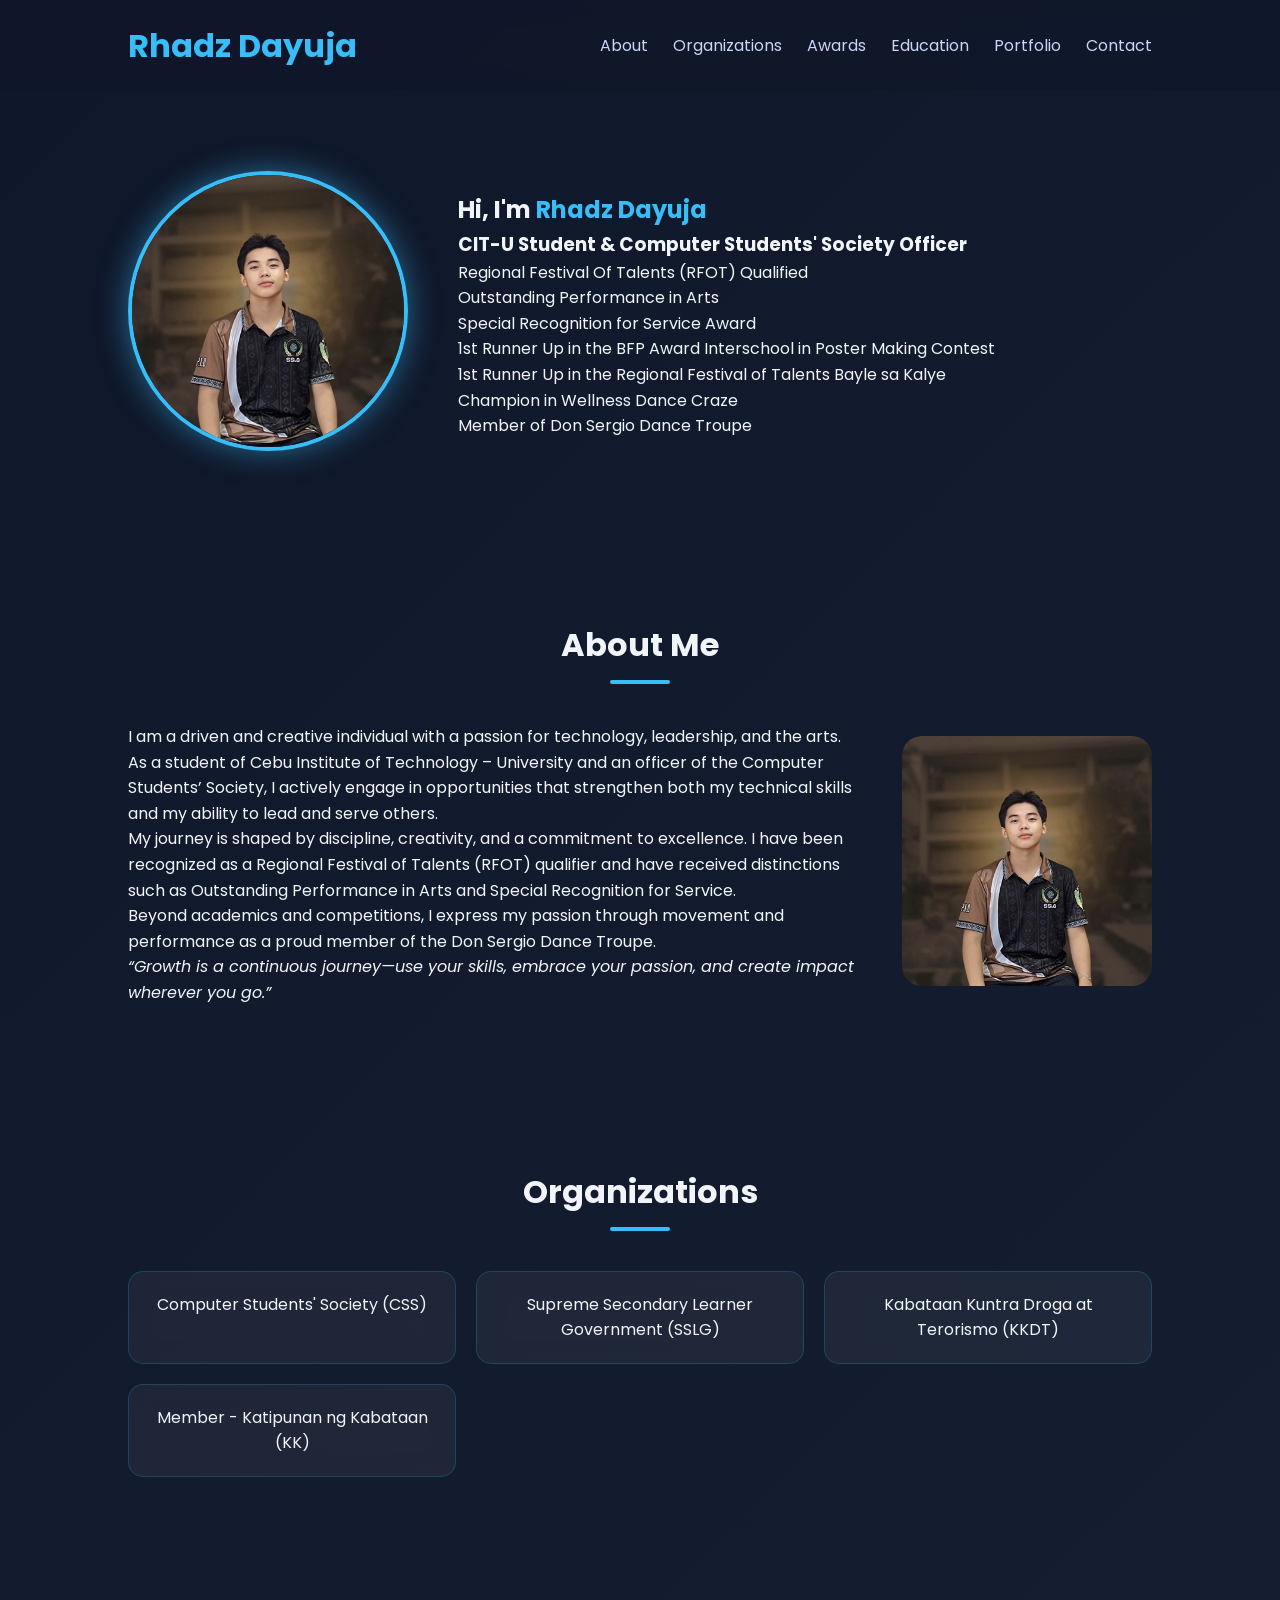
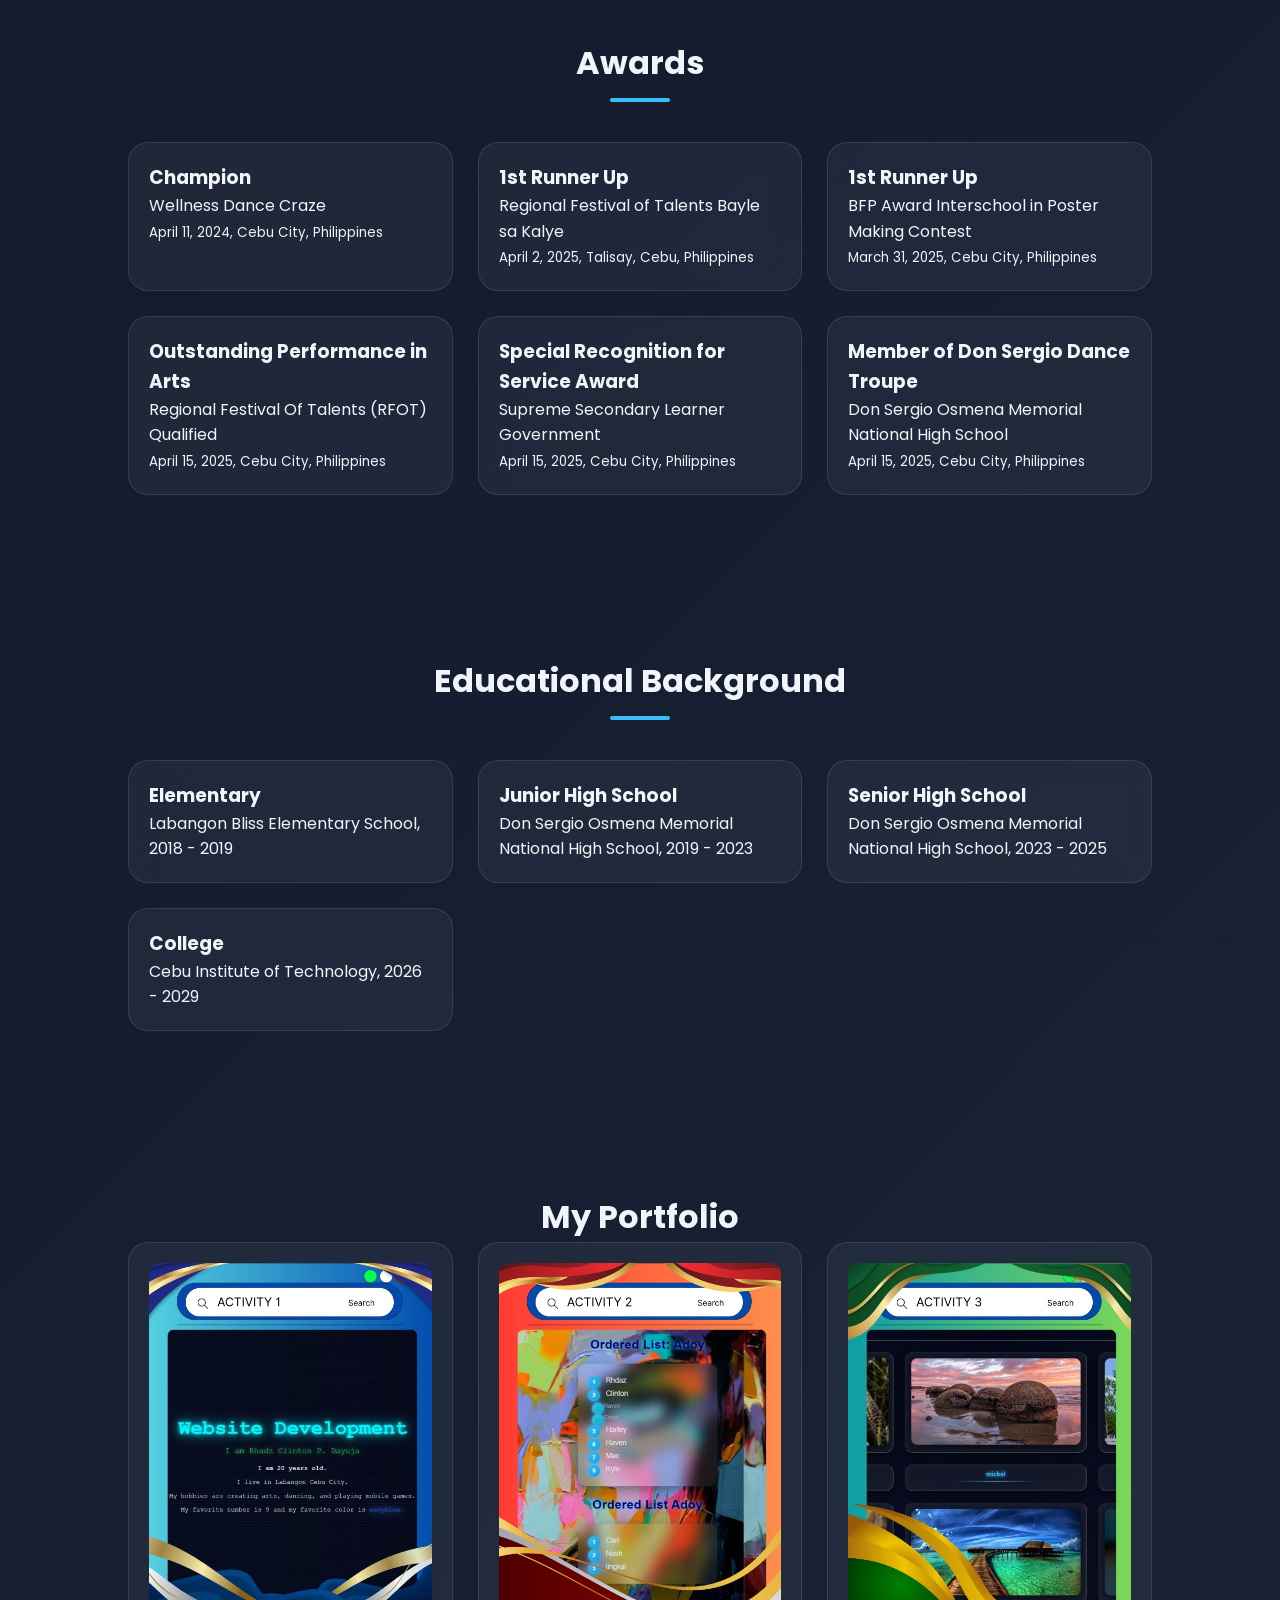
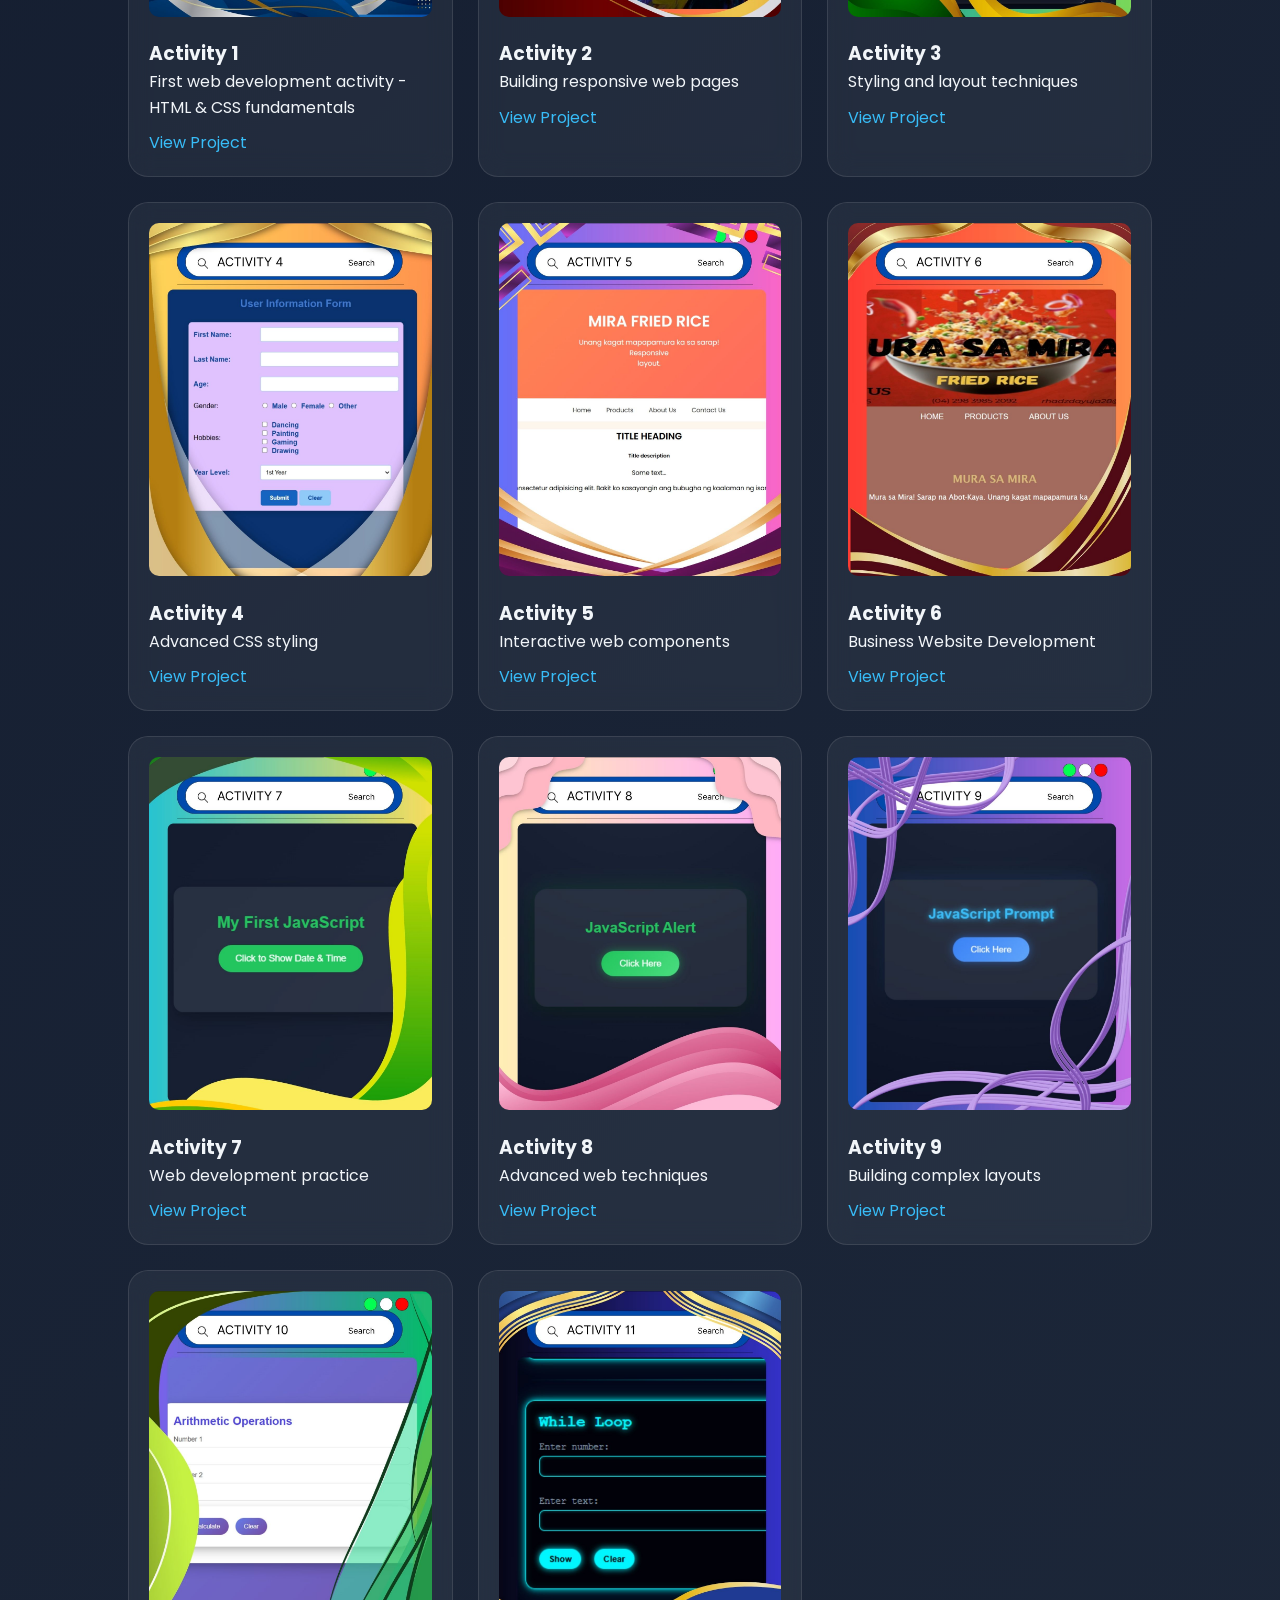
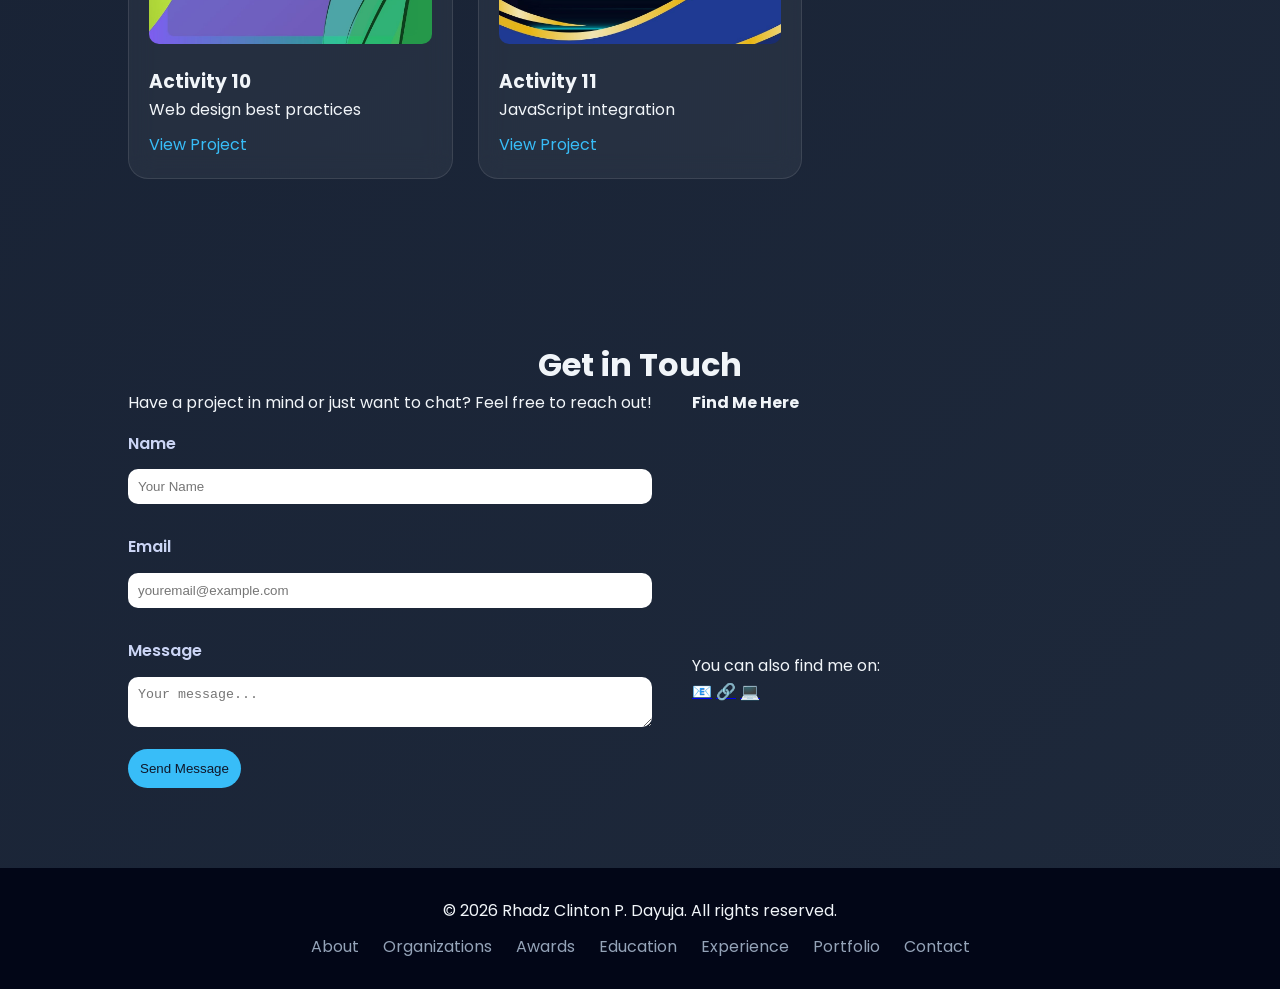
==== index.html @ 4d60c6f0 "Rename portfolio.html to index.html as main landing page" ====
<!DOCTYPE html>
<html lang="en">
<head>
  <meta charset="UTF-8">
  <title>Portfolio</title>
  <!-- FONT -->
  <link href="https://fonts.googleapis.com/css2?family=Poppins:wght@300;400;600;700&display=swap" rel="stylesheet">
  <style>
    /* RESET */
    * {
      margin: 0;
      padding: 0;
      box-sizing: border-box;
    }

    /* BODY */
    body {
      font-family: 'Poppins', sans-serif;
      background: linear-gradient(135deg, #0f172a, #1e293b);
      color: #f1f5f9;
      line-height: 1.6;
    }

    /* GLOBAL */
    section {
      padding: 80px 10%;
    }

    h2 {
      font-size: 2rem;
      text-align: center;
    }

    .underline {
      width: 60px;
      height: 4px;
      background: #38bdf8;
      margin: 10px auto 40px;
      border-radius: 10px;
    }

    /* NAVBAR */
    .navbar {
      position: sticky;
      top: 0;
      background: rgba(15, 23, 42, 0.8);
      backdrop-filter: blur(10px);
      display: flex;
      justify-content: space-between;
      align-items: center;
      padding: 20px 10%;
      z-index: 1000;
    }

    .logo {
      font-weight: 700;
      color: #38bdf8;
    }

    .nav-links {
      list-style: none;
      display: flex;
      gap: 25px;
    }

    .nav-links a {
      text-decoration: none;
      color: #cbd5f5;
      transition: 0.3s;
    }

    .nav-links a:hover {
      color: #38bdf8;
    }

    /* HERO */
    .hero .container {
      display: flex;
      align-items: center;
      gap: 50px;
    }

    .hero img {
      width: 280px;
      border-radius: 50%;
      border: 4px solid #38bdf8;
      box-shadow: 0 0 30px rgba(56,189,248,0.5);
    }

    .hero h1 span {
      color: #38bdf8;
    }

    .hero button {
      margin-top: 20px;
      padding: 12px 25px;
      border: none;
      background: #38bdf8;
      color: #0f172a;
      font-weight: bold;
      border-radius: 25px;
      cursor: pointer;
      transition: 0.3s;
    }

    .hero button:hover {
      transform: scale(1.05);
      background: #0ea5e9;
    }

    /* ABOUT */
    .about-container {
      display: flex;
      gap: 40px;
      align-items: center;
    }

    .about-image img {
      width: 250px;
      border-radius: 20px;
    }

    /* CARDS (GLASS EFFECT) */
    .award-card,
    .edu-card,
    .project-card {
      background: rgba(255,255,255,0.05);
      border-radius: 20px;
      padding: 20px;
      backdrop-filter: blur(12px);
      border: 1px solid rgba(255,255,255,0.1);
      transition: 0.3s;
    }

    .award-card:hover,
    .edu-card:hover,
    .project-card:hover {
      transform: translateY(-10px);
      box-shadow: 0 10px 30px rgba(56,189,248,0.2);
    }

    /* GRID SYSTEM */
    .awards-container,
    .education-container,
    .portfolio-container {
      display: grid;
      grid-template-columns: repeat(auto-fit, minmax(250px, 1fr));
      gap: 25px;
    }

    /* PROJECT */
    .project-card img {
      width: 100%;
      border-radius: 10px;
    }

    .project-content {
      margin-top: 15px;
    }

    .project-content a {
      display: inline-block;
      margin-top: 10px;
      color: #38bdf8;
      text-decoration: none;
    }

    /* CONTACT */
    .contact-container {
      display: flex;
      gap: 40px;
    }

    .contact-form input,
    .contact-form textarea {
      width: 100%;
      padding: 10px;
      margin: 8px 0 15px;
      border-radius: 10px;
      border: none;
      outline: none;
    }

    .contact-form button {
      padding: 12px;
      border: none;
      background: #38bdf8;
      color: #0f172a;
      border-radius: 20px;
      cursor: pointer;
    }

    .contact-info iframe {
      width: 100%;
      height: 200px;
      border-radius: 10px;
      margin: 15px 0;
    }

    /* FOOTER */
    footer {
      text-align: center;
      padding: 30px;
      background: #020617;
    }

    .footer-links {
      margin-top: 10px;
    }

    .footer-links a {
      margin: 0 10px;
      color: #94a3b8;
      text-decoration: none;
    }

    .footer-links a:hover {
      color: #38bdf8;
    }

    /* ORGANIZATIONS */
    .organizations ul {
      list-style: none;
      display: grid;
      grid-template-columns: repeat(auto-fit, minmax(250px, 1fr));
      gap: 20px;
    }

    .organizations li {
      background: rgba(255,255,255,0.05);
      border-radius: 15px;
      padding: 20px;
      backdrop-filter: blur(12px);
      border: 1px solid rgba(56,189,248,0.2);
      transition: 0.3s;
      text-align: center;
    }

    .organizations li:hover {
      transform: translateY(-5px);
      box-shadow: 0 10px 25px rgba(56,189,248,0.2);
      border-color: #38bdf8;
    }

    /* FORM LABELS */
    .contact-form label {
      display: block;
      margin-top: 15px;
      margin-bottom: 5px;
      font-weight: 600;
      color: #cbd5f5;
    }

    /* RESPONSIVE */
    @media(max-width: 900px) {
      .hero .container,
      .about-container,
      .contact-container {
        flex-direction: column;
        text-align: center;
      }

      .nav-links {
        display: none;
      }

      .organizations ul {
        grid-template-columns: 1fr;
      }
    }
  </style>
</head>
<body>

<!-- NAVBAR -->
<header class="navbar">
  <h2 class="logo">Rhadz Dayuja</h2>
  <nav>
    <ul class="nav-links">
      <li><a href="#about">About</a></li>
      <li><a href="#organizations">Organizations</a></li>
      <li><a href="#awards">Awards</a></li>
      <li><a href="#education">Education</a></li>
      <li><a href="#portfolio">Portfolio</a></li>
      <li><a href="#contact">Contact</a></li>
    </ul>
  </nav>
</header>

<!-- HERO -->
<section class="hero">
  <div class="container">

    <div class="left">
      <img src="image/rhadz.jpg" alt="profile">
    </div>

    <div class="right">
      <h1>Hi, I'm <span>Rhadz Dayuja</span></h1>
      <h3>CIT-U Student & Computer Students' Society Officer</h3>

      <div class="info">
        <p>Regional Festival Of Talents (RFOT) Qualified</p>
        <p>Outstanding Performance in Arts</p>
        <p>Special Recognition for Service Award</p>
        <p>1st Runner Up in the BFP Award Interschool in Poster Making Contest</p>
        <p>1st Runner Up in the Regional Festival of Talents Bayle sa Kalye</p>
        <p>Champion in Wellness Dance Craze</p>
        <p>Member of Don Sergio Dance Troupe</p>
      </div>
    </div>

  </div>
</section>

<!-- ABOUT -->
<section id="about" class="about">
  <h2>About Me</h2>
  <div class="underline"></div>

  <div class="about-container">

    <div class="about-text">
      <p>
        I am a driven and creative individual with a passion for technology, leadership, and the arts. As a student of Cebu Institute of Technology – University and an officer of the Computer Students’ Society, 
        I actively engage in opportunities that strengthen both my technical skills and my ability to lead and serve others.
      </p>

      <p>
        My journey is shaped by discipline, creativity, and a commitment to excellence. I have been recognized as a 
        Regional Festival of Talents (RFOT) qualifier and have received distinctions such as Outstanding Performance in Arts and Special Recognition for Service.
      </p>

      <p>Beyond academics and competitions, I express my passion through movement and performance as a proud member of the Don Sergio Dance Troupe.</p>

      <p class="quote">
        <em>“Growth is a continuous journey—use your skills, embrace your passion, and create impact wherever you go.”</em>
      </p>
    </div>

    <div class="about-image">
      <img src="image/rhadz.jpg" alt="profile">
    </div>

  </div>
</section>





<!-- ORGANIZATIONS -->
<section id="organizations" class="organizations">
  <h2>Organizations</h2>
  <div class="underline"></div>

  <ul>
    <li>Computer Students' Society (CSS)</li>
    <li>Supreme Secondary Learner Government (SSLG)</li>
    <li>Kabataan Kuntra Droga at Terorismo (KKDT)</li>
    <li>Member - Katipunan ng Kabataan (KK)</li>
  </ul>
</section>

    


<!-- AWARDS -->
<section id="awards" class="awards">
  <h2>Awards</h2>
  <div class="underline"></div>

  <div class="awards-container">

    <div class="award-card">
      <h3>Champion</h3>
      <p>Wellness Dance Craze</p>
      <small>April 11, 2024, Cebu City, Philippines</small>
    </div>

    <div class="award-card">
      <h3>1st Runner Up</h3>
      <p>Regional Festival of Talents Bayle sa Kalye</p>
      <small>April 2, 2025, Talisay, Cebu, Philippines</small>
    </div>

    <div class="award-card">
      <h3>1st Runner Up</h3>
      <p>
        BFP Award Interschool in Poster Making Contest
      </p>
      <small>March 31, 2025, Cebu City, Philippines</small>
    </div>


    <div class="award-card">
      <h3>Outstanding Performance in Arts</h3>
      <p>
        Regional Festival Of Talents (RFOT) Qualified
      </p>
      <small>April 15, 2025, Cebu City, Philippines</small>
    </div>

    <div class="award-card">
      <h3>Special Recognition for Service Award</h3>
      <p>Supreme Secondary Learner Government</p>
      <small>April 15, 2025, Cebu City, Philippines</small>
    </div>

    <div class="award-card">
      <h3>Member of Don Sergio Dance Troupe</h3>
      <p>Don Sergio Osmena Memorial National High School</p>
      <small>April 15, 2025, Cebu City, Philippines</small>
    </div>
  </div>
</section>




<!-- EDUCATION -->
<section id="education" class="education">
  <h2>Educational Background</h2>
  <div class="underline"></div>

  <div class="education-container">

    <div class="edu-card">
      <h3>Elementary</h3>
      <p>Labangon Bliss Elementary School, 2018 - 2019</p>
    </div>

    <div class="edu-card">
      <h3>Junior High School</h3>
      <p>Don Sergio Osmena Memorial National High School, 2019 - 2023</p>
    </div>

    <div class="edu-card">
      <h3>Senior High School</h3>
      <p>Don Sergio Osmena Memorial National High School, 2023 - 2025</p>
    </div>

    <div class="edu-card">
      <h3>College</h3>
      <p>Cebu Institute of Technology, 2026 - 2029</p>
    </div>
  </div>
</section>



<!-- PORTFOLIO -->
<section class="portfolio" id="portfolio">
  <h2 class="section-title">My Portfolio</h2>

  <div class="portfolio-container">

    <!-- PROJECT 1-->
    <div class="project-card">
      <img src="image/1.jpg" alt="profile">
      <div class="project-content">
        <h3>Activity 1</h3>
        <p>First web development activity - HTML & CSS fundamentals</p>
        <a href="activity1.html"
   target="_blank"
   rel="noopener noreferrer">
  View Project
</a>
      </div>
    </div>

    <!-- PROJECT 2-->
    <div class="project-card">
      <img src="image/2.jpg" alt="profile">
      <div class="project-content">
        <h3>Activity 2</h3>
        <p>Building responsive web pages</p>
        <a href="activity2.html" target="_blank" rel="noopener noreferrer">View Project</a>
      </div>
    </div>

    <!-- PROJECT 3-->
    <div class="project-card">
      <img src="image/3.jpg" alt="profile">
      <div class="project-content">
        <h3>Activity 3</h3>
        <p>Styling and layout techniques</p>
        <a href="activity3.html" target="_blank" rel="noopener noreferrer">View Project</a>
      </div>
    </div>


    <!-- PROJECT 4-->
    <div class="project-card">
      <img src="image/4.jpg" alt="profile">
      <div class="project-content">
        <h3>Activity 4</h3>
        <p> Advanced CSS styling</p>
        <a href="activity4v2.html" target="_blank" rel="noopener noreferrer">View Project</a>
      </div>
    </div>


    <!-- PROJECT 5-->
    <div class="project-card">
      <img src="image/5.jpg" alt="profile">
      <div class="project-content">
        <h3>Activity 5</h3>
        <p>Interactive web components</p>
        <a href="activity5/activity5.html"
   target="_blank"
   rel="noopener noreferrer">
  View Project
</a>
      </div>
    </div>


    <!-- PROJECT 6-->
    <div class="project-card">
      <img src="image/6.jpg" alt="profile">
      <div class="project-content">
        <h3>Activity 6</h3>
        <p>Business Website Development</p>
        <a href="https://dahuyarice-fgtmoyuzr-dayujarhadz28-hashs-projects.vercel.app/"
   target="_blank"
   rel="noopener noreferrer">
  View Project
</a>
      </div>
    </div>


    <!-- PROJECT 7-->
    <div class="project-card">
      <img src="image/7.jpg" alt="profile">
      <div class="project-content">
        <h3>Activity 7</h3>
        <p>Web development practice</p>
        <a href="activity7.html"
   target="_blank"
   rel="noopener noreferrer">
  View Project
</a>
      </div>
    </div>


    <!-- PROJECT 8-->
    <div class="project-card">
      <img src="image/8.jpg" alt="profile">
      <div class="project-content">
        <h3>Activity 8</h3>
        <p>Advanced web techniques</p>
        <a href="activity8.html"
   target="_blank"
   rel="noopener noreferrer">
  View Project
</a>
      </div>
    </div>


    <!-- PROJECT 9-->
    <div class="project-card">
      <img src="image/9.jpg" alt="profile">
      <div class="project-content">
        <h3>Activity 9</h3>
        <p>Building complex layouts</p>
        <a href="activity9.html" target="_blank" rel="noopener noreferrer">View Project</a>
      </div>
    </div>

    
    <!-- PROJECT 10-->
    <div class="project-card">
      <img src="image/10.jpg" alt="profile">
      <div class="project-content">
        <h3>Activity 10</h3>
        <p>Web design best practices</p>
        <a href="activity10.html" target="_blank" rel="noopener noreferrer">View Project</a>
      </div>
    </div>

    <!-- PROJECT 11-->
    <div class="project-card">
      <img src="image/11.jpg" alt="profile">
      <div class="project-content">
        <h3>Activity 11</h3>
        <p>JavaScript integration</p>
        <a href="activity11/activity11.html" target="_blank" rel="noopener noreferrer">View Project</a>
      </div>
    </div>
    
  </div>
</section>


<!-- CONTACT -->
<section id="contact" class="contact">
  <h2 class="section-title">Get in Touch</h2>

  <div class="contact-container">

    <!-- LEFT: FORM -->
    <div class="contact-form">
      <p>Have a project in mind or just want to chat? Feel free to reach out!</p>

      <form>
        <label>Name</label>
        <input type="text" placeholder="Your Name">

        <label>Email</label>
        <input type="email" placeholder="youremail@example.com">

        <label>Message</label>
        <textarea placeholder="Your message..."></textarea>

        <button type="submit">Send Message</button>
      </form>
    </div>

    <!-- RIGHT: MAP + SOCIAL -->
    <div class="contact-info">
      <h4>Find Me Here</h4>

      <iframe 
        src="https://maps.google.com/maps?q=cebu&t=&z=13&ie=UTF8&iwloc=&output=embed"
        frameborder="0"
        allowfullscreen>
      </iframe>

      <p>You can also find me on:</p>

      <div class="social-icons">
        <a href="#">📧</a>
        <a href="#">🔗</a>
        <a href="#">💻</a>
      </div>
    </div>

  </div>
</section>

<!-- FOOTER -->
<footer>
  <p>© 2026 Rhadz Clinton P. Dayuja. All rights reserved.</p>

  <div class="footer-links">
    <a href="#about">About</a>
    <a href="#organizations">Organizations</a>
    <a href="#awards">Awards</a>
    <a href="#education">Education</a>
    <a href="#experience">Experience</a>
    <a href="#portfolio">Portfolio</a>
    <a href="#contact">Contact</a>
  </div>
</footer>

<script src="script.js"></script>
<script>
  document.querySelectorAll('.project-card a').forEach(link => {
    link.setAttribute('target', '_blank');
    link.setAttribute('rel', 'noopener noreferrer');
  });
</script>
</body>
</html>
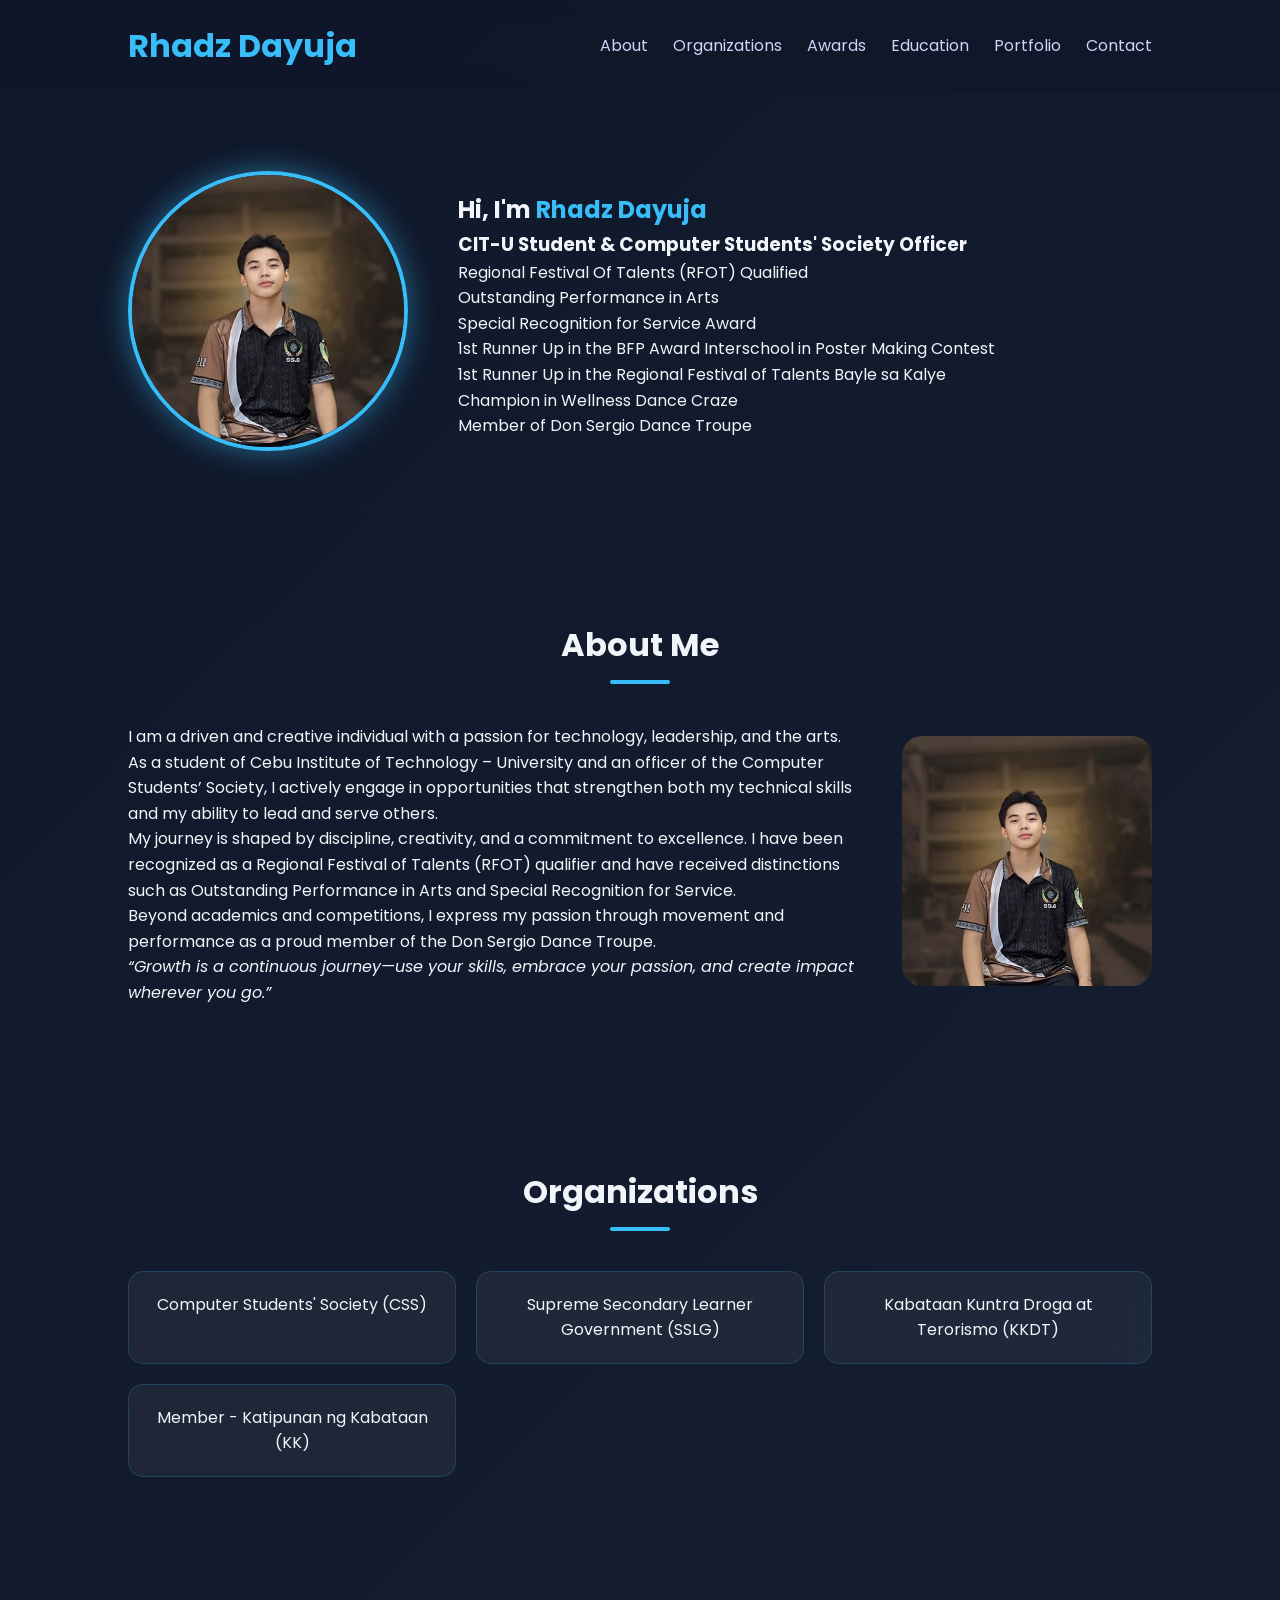
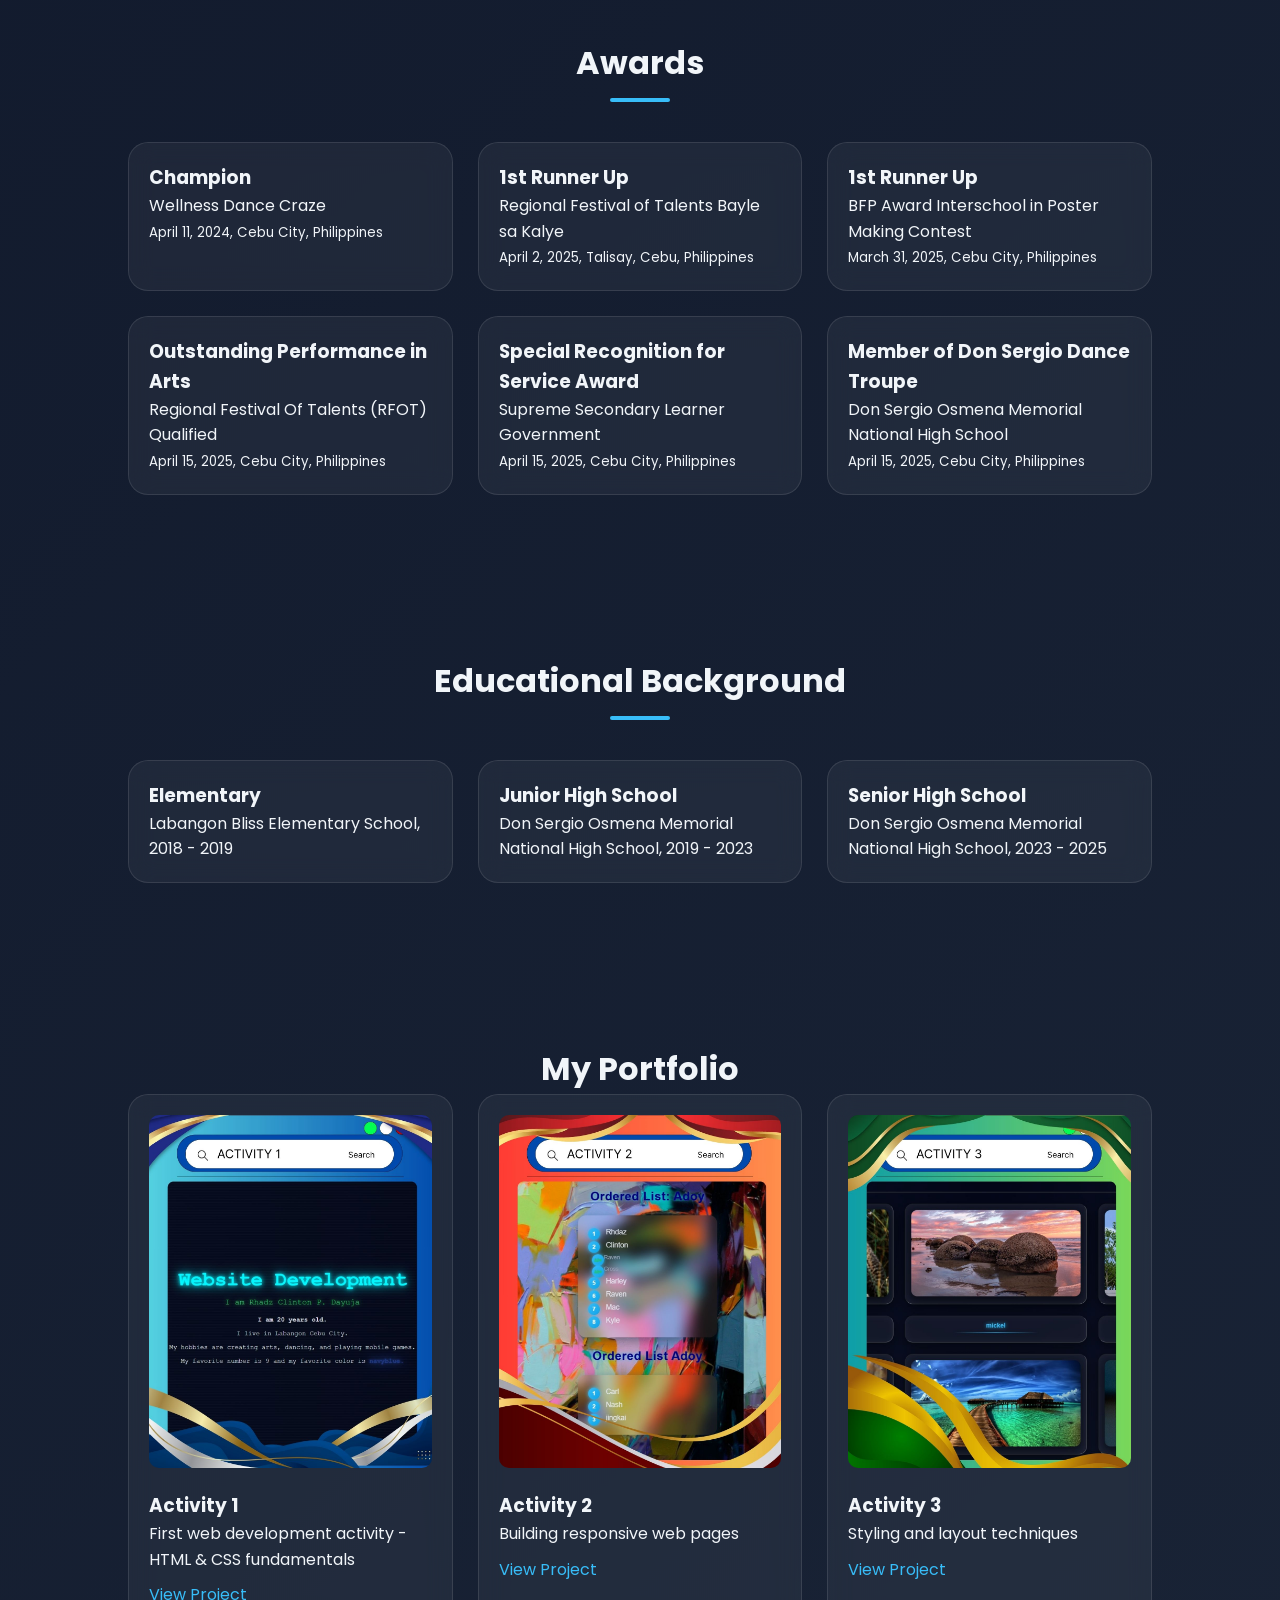
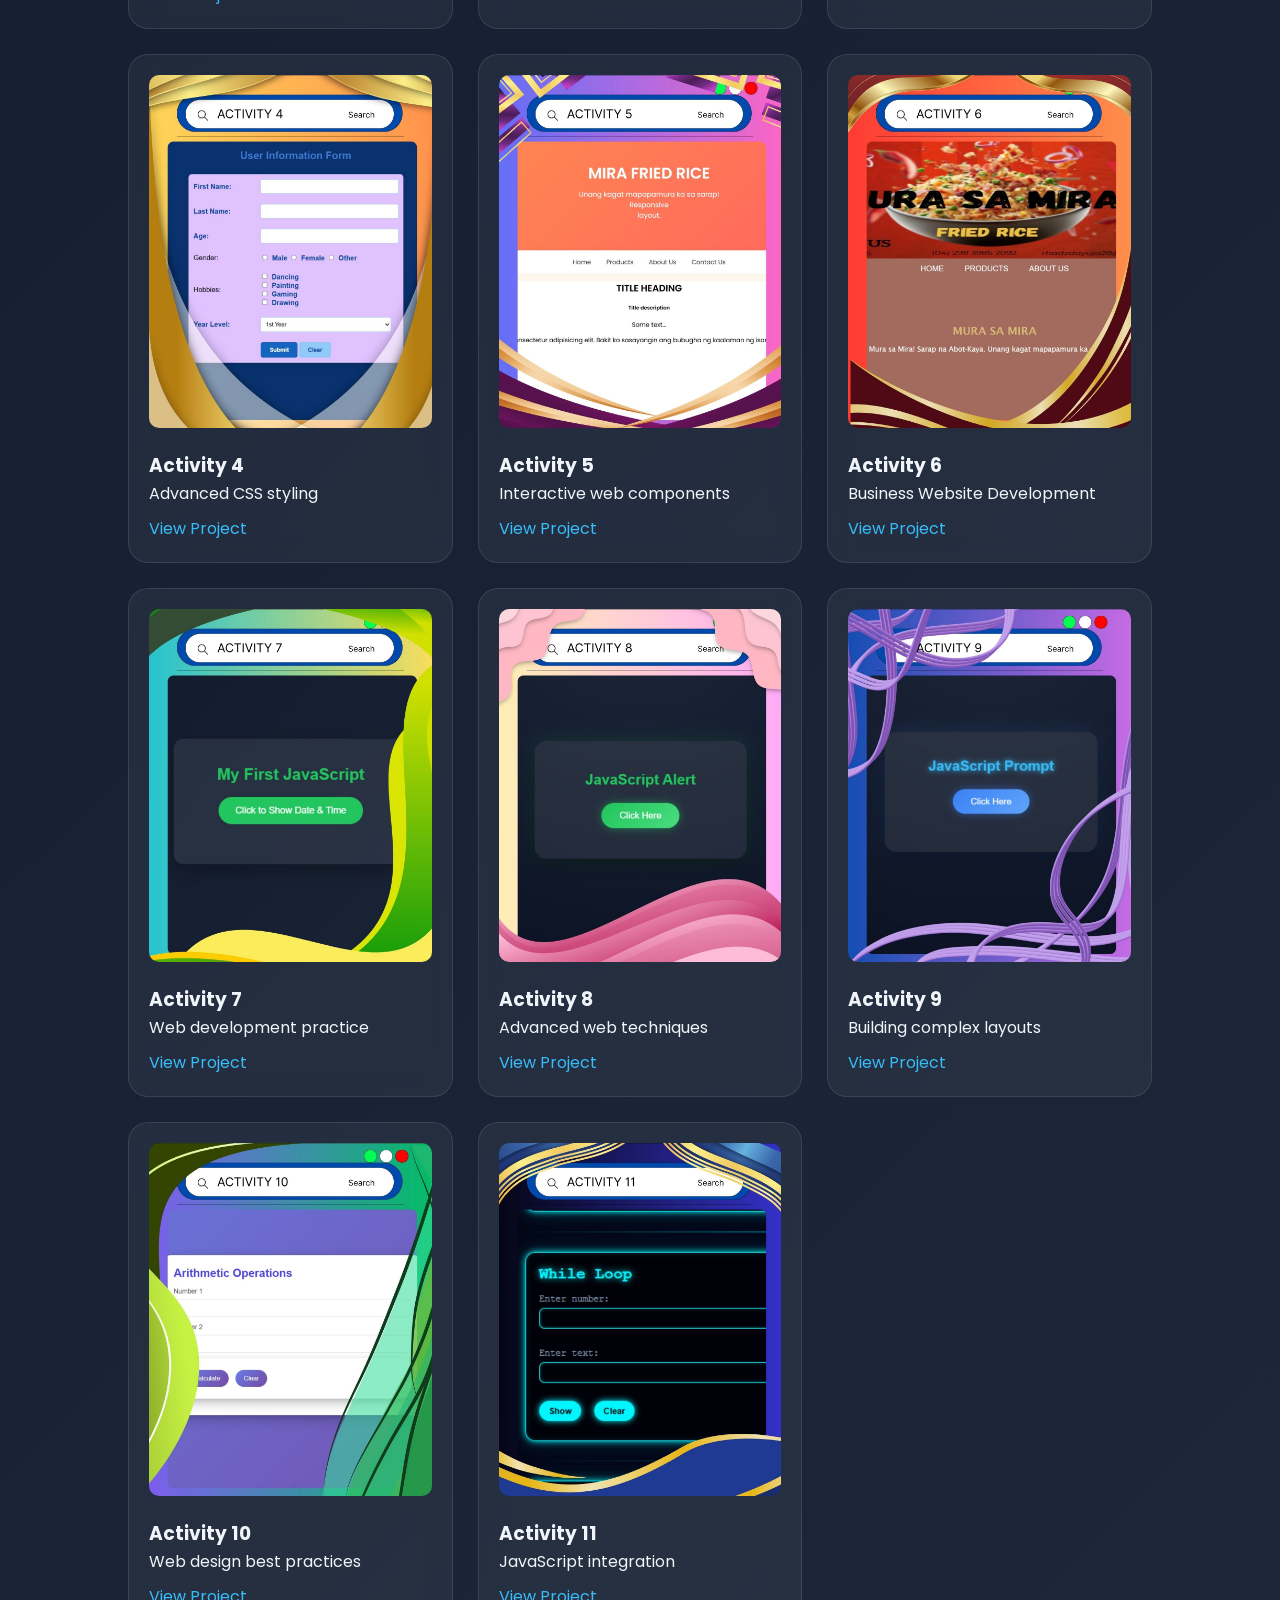
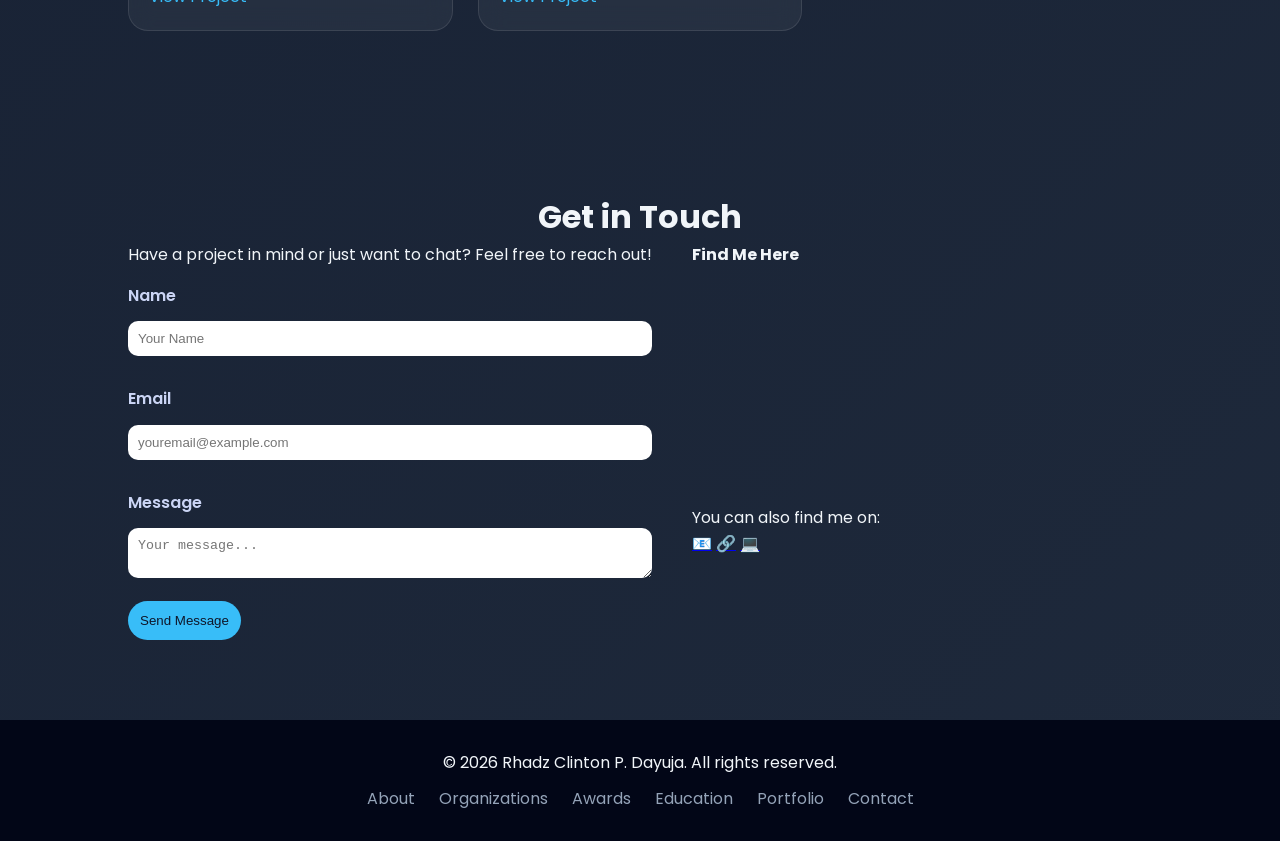
==== commit 854bc681: "Update index.html" ====
--- a/index.html
+++ b/index.html
@@ -439,12 +439,6 @@
       <h3>Senior High School</h3>
       <p>Don Sergio Osmena Memorial National High School, 2023 - 2025</p>
     </div>
-
-    <div class="edu-card">
-      <h3>College</h3>
-      <p>Cebu Institute of Technology, 2026 - 2029</p>
-    </div>
-  </div>
 </section>
 
 
@@ -651,7 +645,6 @@
     <a href="#organizations">Organizations</a>
     <a href="#awards">Awards</a>
     <a href="#education">Education</a>
-    <a href="#experience">Experience</a>
     <a href="#portfolio">Portfolio</a>
     <a href="#contact">Contact</a>
   </div>
@@ -665,4 +658,4 @@
   });
 </script>
 </body>
-</html>+</html>
